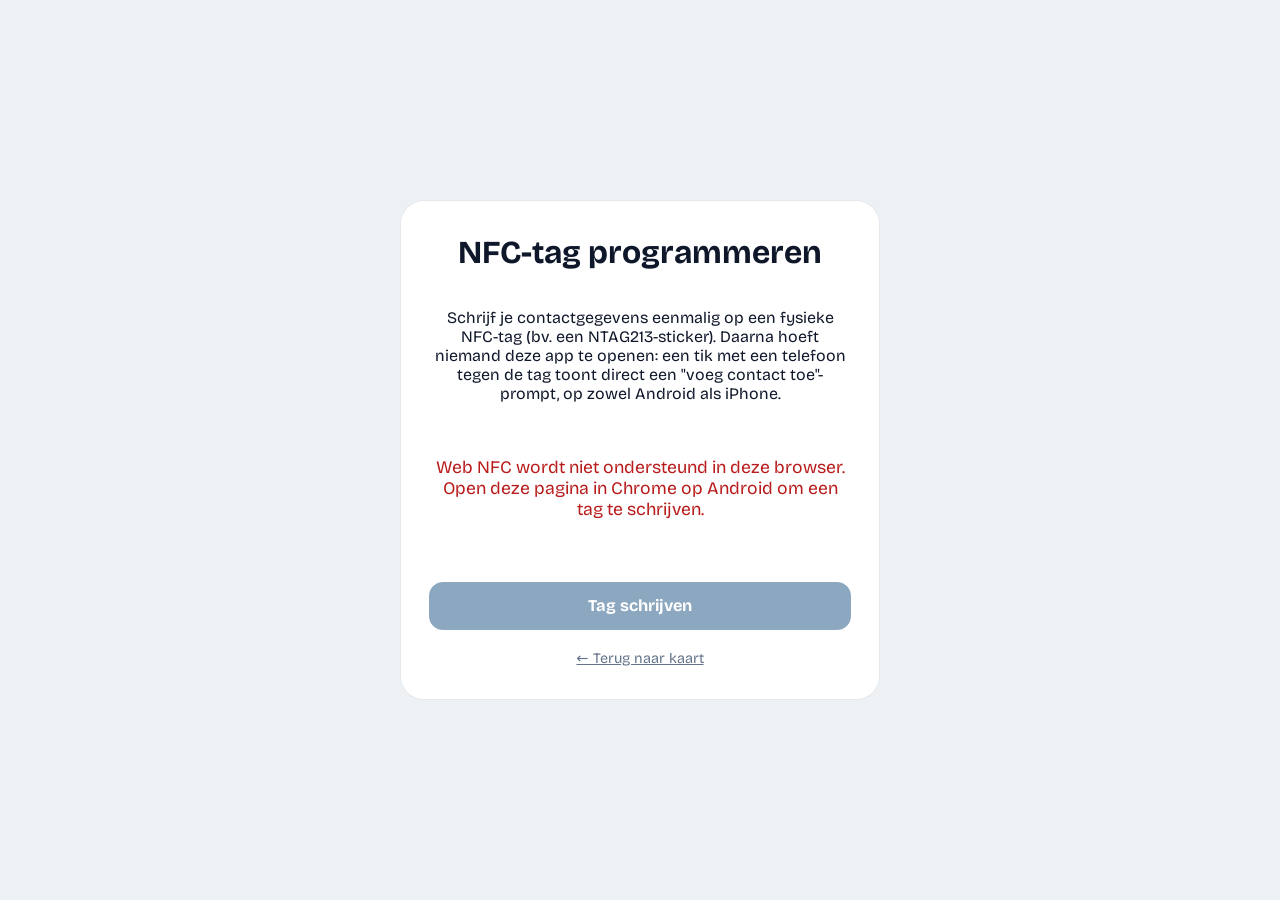
==== nfc.html @ ccdc9f19 "Initial commit: digital business card PWA" ====
<!doctype html>
<html lang="nl">
<head>
  <meta charset="utf-8" />
  <meta name="viewport" content="width=device-width, initial-scale=1, viewport-fit=cover" />
  <title>NFC-tag programmeren</title>
  <link rel="manifest" href="./manifest.webmanifest" />
  <link rel="icon" href="./assets/icons/icon-192.png" />
  <link rel="apple-touch-icon" href="./assets/icons/icon-192.png" />
  <link rel="stylesheet" href="./assets/styles.css" />
  <style>
    .nfc-main {
      max-width: 30rem;
      width: 100%;
      background: var(--surface);
      border: 1px solid var(--border);
      border-radius: 1.5rem;
      padding: 2rem 1.75rem;
      display: flex;
      flex-direction: column;
      gap: 1.25rem;
      text-align: center;
    }
    .nfc-status { font-size: 1.1rem; min-height: 1.5rem; }
    .nfc-status--error { color: var(--danger); }
    .back-link { font-size: 0.9rem; color: var(--text-muted); text-decoration: underline; }
  </style>
</head>
<body>
  <main class="nfc-main">
    <h1>NFC-tag programmeren</h1>
    <p>
      Schrijf je contactgegevens eenmalig op een fysieke NFC-tag (bv. een
      NTAG213-sticker). Daarna hoeft niemand deze app te openen: een tik met
      een telefoon tegen de tag toont direct een "voeg contact toe"-prompt,
      op zowel Android als iPhone.
    </p>
    <p id="nfc-status" class="nfc-status">Klaar om te schrijven.</p>
    <button id="btn-write" class="btn btn--primary" type="button">Tag schrijven</button>
    <a class="back-link" href="./index.html">← Terug naar kaart</a>
  </main>

  <script type="module" src="./assets/nfc.js"></script>
</body>
</html>
---- assets/styles.css ----
@layer fonts, reset, tokens, components, utilities;

@layer fonts {
  @font-face {
    font-family: "Bricolage Grotesque";
    src: url("./fonts/bricolage-grotesque-latin.woff2") format("woff2");
    font-weight: 400 800;
    font-style: normal;
    font-display: swap;
  }
}

@layer reset {
  *, *::before, *::after { box-sizing: border-box; }
  html, body { height: 100%; }
  body {
    margin: 0;
    font-family: "Bricolage Grotesque", ui-rounded, system-ui, -apple-system, "Segoe UI", Roboto, sans-serif;
    -webkit-font-smoothing: antialiased;
  }
  a { color: inherit; }
  ul { list-style: none; margin: 0; padding: 0; }
  button { font: inherit; }
  input, textarea, select { font: inherit; }
  dialog { border: none; padding: 0; color: inherit; }
  dialog::backdrop { background: rgb(0 0 0 / 0.55); }
  h1, h2, h3 { margin: 0; }
}

@layer tokens {
  :root {
    --accent: #033d74;
    --bg: #eef1f4;
    --surface: #ffffff;
    --text: #0f172a;
    --text-muted: #64748b;
    --border: #e5e9ee;
    --danger: #b91c1c;

    /* fixed white text/dividers shown on top of the user's background color */
    --text-on-accent: #ffffff;
    --text-on-accent-muted: rgb(255 255 255 / 0.5);
    --border-on-accent: rgb(255 255 255 / 0.15);
    /* accent color as used for text/icons drawn on a white surface */
    --accent-on-surface: var(--accent);
  }
}

@layer components {
  body {
    background: var(--bg);
    color: var(--text);
    display: flex;
    align-items: center;
    justify-content: center;
    min-height: 100dvh;
    padding: 1.25rem;
  }

  .card {
    position: relative;
    width: 100%;
    max-width: 400px;
    background: var(--accent);
    border-radius: 1.75rem;
    overflow: hidden;
    box-shadow: 0 20px 45px -25px rgb(15 23 42 / 0.35);
    display: flex;
    flex-direction: column;
  }

  /* ---- photo ---- */

  .photo {
    position: relative;
    width: 100%;
    aspect-ratio: 1 / 1;
    background: linear-gradient(160deg, #b9c6d4, #7c8ea3);
  }

  .photo-img {
    width: 100%;
    height: 100%;
    object-fit: cover;
    display: block;
  }

  .photo-placeholder {
    position: absolute;
    inset: 0;
    display: flex;
    align-items: center;
    justify-content: center;
    color: #ffffff;
  }
  .photo-placeholder svg { width: 40%; height: 40%; }

  .photo-wave {
    position: absolute;
    left: 0;
    right: 0;
    bottom: -1px;
    width: 100%;
    aspect-ratio: 361 / 92;
    height: auto;
    color: var(--surface);
  }

  .icon-tile-btn {
    position: absolute;
    right: 6%;
    bottom: 14%;
    width: 21%;
    aspect-ratio: 1 / 1;
    padding: 0;
    border: none;
    background: none;
    cursor: pointer;
    color: var(--accent-on-surface);
    filter: drop-shadow(0 6px 14px rgb(0 0 0 / 0.25));
  }
  .icon-tile-btn svg { width: 100%; height: 100%; display: block; }

  /* ---- content ---- */

  .content {
    padding: 1.5rem 1.5rem 0.5rem;
  }

  .hint {
    margin: 0 0 0.75rem;
    font-size: 0.85rem;
    color: var(--text-on-accent-muted);
  }

  .name {
    font-size: clamp(1.5rem, 7vw, 1.9rem);
    font-weight: 800;
    color: var(--text-on-accent);
    line-height: 1.15;
  }

  .phonetic {
    margin: 0.2rem 0 0;
    font-style: italic;
    color: var(--text-on-accent);
    font-size: 0.95rem;
  }

  .fields {
    margin-top: 1.25rem;
  }

  .field {
    padding: 0.85rem 0;
    border-top: 1px solid var(--border-on-accent);
  }

  .field-label {
    display: block;
    font-size: 0.7rem;
    font-weight: 700;
    letter-spacing: 0.06em;
    text-transform: uppercase;
    color: var(--text-on-accent-muted);
    margin-bottom: 0.25rem;
  }

  .field-value {
    font-size: 1.05rem;
    font-weight: 600;
    color: var(--text-on-accent);
    word-break: break-word;
  }

  .field-value a { text-decoration: none; }
  .field-value div + div { margin-top: 0.1rem; }

  .btn {
    min-height: 3rem;
    padding: 0.75rem 1.25rem;
    border-radius: 0.85rem;
    border: 1px solid var(--border);
    font-size: 1.02rem;
    font-weight: 700;
    cursor: pointer;
    background: var(--surface);
    color: var(--text);
  }

  .btn--primary {
    background: var(--accent);
    color: var(--text-on-accent);
    border-color: var(--accent);
    width: 100%;
    margin-top: 1.5rem;
  }

  /* used on the card itself, which has an accent-colored background —
     inverts to a white pill so the button stays visible on any accent color */
  .btn--invert {
    background: var(--surface);
    color: var(--accent-on-surface);
    border-color: var(--surface);
  }

  .btn--icon {
    display: inline-flex;
    align-items: center;
    justify-content: center;
    gap: 0.6rem;
  }
  .btn-icon { width: 1.4rem; height: 1.4rem; display: inline-flex; }
  .btn-icon svg { width: 100%; height: 100%; }

  .btn--secondary {
    background: transparent;
  }

  .btn--ghost {
    background: transparent;
    border-color: transparent;
    color: var(--accent-on-surface);
  }

  .btn--small {
    min-height: auto;
    padding: 0.4rem 0.7rem;
    font-size: 0.85rem;
  }

  .btn--full {
    width: 100%;
    border-radius: 0;
    border: none;
    border-top: 1px solid var(--border-on-accent);
    margin-top: 1.25rem;
    color: var(--text-on-accent-muted);
  }

  .btn:disabled {
    opacity: 0.45;
    cursor: not-allowed;
  }

  .icon-btn {
    width: 2.5rem;
    height: 2.5rem;
    display: inline-flex;
    align-items: center;
    justify-content: center;
    border-radius: 999px;
    border: 1px solid var(--border);
    background: var(--surface);
    color: var(--text-muted);
    cursor: pointer;
  }
  .icon-btn svg { width: 1.1rem; height: 1.1rem; }

  .nfc-link {
    display: block;
    text-align: center;
    margin-top: 1rem;
    font-size: 0.85rem;
    color: var(--text-on-accent-muted);
    text-decoration: underline;
  }

  /* ---- dialogs ---- */

  .dialog {
    background: var(--surface);
    color: var(--text);
    border-radius: 1.25rem;
    width: min(26rem, 92vw);
    padding: 1.75rem;
  }

  .dialog h2 { font-size: 1.25rem; }

  .dialog--qr { text-align: center; }
  .dialog--qr h2 { margin-bottom: 1.25rem; }

  .qr-code {
    margin: 0 auto 1.25rem;
    width: min(16rem, 70vw);
  }
  .qr-code svg {
    width: 100%;
    height: auto;
    display: block;
    background: #fff;
    border-radius: 0.75rem;
    padding: 0.75rem;
  }

  .dialog--full {
    width: 100vw;
    max-width: 100vw;
    height: 100dvh;
    max-height: 100dvh;
    border-radius: 0;
    padding: 0;
    margin: 0;
    inset: 0;
  }

  .edit-form {
    display: flex;
    flex-direction: column;
    height: 100%;
  }

  .edit-header {
    display: flex;
    align-items: center;
    justify-content: space-between;
    padding: 1.25rem 1.5rem;
    border-bottom: 1px solid var(--border);
  }

  .edit-body {
    flex: 1;
    overflow-y: auto;
    padding: 1.25rem 1.5rem 2rem;
  }

  .edit-section {
    padding: 1.25rem 0;
    border-bottom: 1px solid var(--border);
    display: flex;
    flex-direction: column;
    gap: 0.85rem;
  }

  .edit-section h3 {
    font-size: 0.95rem;
    text-transform: uppercase;
    letter-spacing: 0.04em;
    color: var(--text-muted);
  }

  .edit-section-header {
    display: flex;
    align-items: center;
    justify-content: space-between;
  }

  .edit-form label {
    display: flex;
    flex-direction: column;
    gap: 0.35rem;
    font-size: 0.9rem;
    color: var(--text-muted);
  }

  .optional { font-weight: 400; text-transform: none; letter-spacing: 0; }

  .edit-form input[type="text"],
  .edit-form input[type="tel"],
  .edit-form input[type="email"],
  .edit-form input[type="url"],
  .edit-form textarea {
    min-height: 2.75rem;
    padding: 0.5rem 0.75rem;
    border-radius: 0.6rem;
    border: 1px solid var(--border);
    background: var(--bg);
    color: var(--text);
    font-size: 1rem;
  }
  .edit-form textarea { resize: vertical; }

  .color-row {
    flex-direction: row;
    align-items: center;
    justify-content: space-between;
  }
  .edit-form input[type="color"] {
    width: 3.5rem;
    height: 2.5rem;
    border: 1px solid var(--border);
    border-radius: 0.5rem;
    padding: 0.15rem;
    background: var(--surface);
  }

  .row {
    display: flex;
    gap: 0.75rem;
  }
  .row .btn { flex: 1; }

  .photo-preview-wrap {
    display: flex;
    flex-direction: column;
    gap: 0.85rem;
  }
  .photo-preview {
    width: 7rem;
    height: 7rem;
    border-radius: 0.85rem;
    object-fit: cover;
    border: 1px solid var(--border);
  }

  .photo-crop-wrap {
    display: flex;
    flex-direction: column;
    gap: 0.75rem;
  }
  .photo-crop-viewport {
    position: relative;
    width: 100%;
    border-radius: 0.85rem;
    background: #000;
    cursor: crosshair;
  }
  .photo-crop-viewport img {
    width: 100%;
    display: block;
    user-select: none;
    pointer-events: none;
  }
  .focus-marker {
    position: absolute;
    width: 1.5rem;
    height: 1.5rem;
    border: 2px solid #fff;
    border-radius: 999px;
    box-shadow: 0 0 0 2px rgb(0 0 0 / 0.4);
    transform: translate(-50%, -50%);
    pointer-events: none;
  }

  .field-editor-list {
    display: flex;
    flex-direction: column;
    gap: 0.75rem;
  }

  .field-editor-row {
    display: flex;
    flex-direction: column;
    gap: 0.5rem;
    padding: 0.85rem;
    border: 1px solid var(--border);
    border-radius: 0.85rem;
  }

  .field-editor-row__top {
    display: flex;
    gap: 0.5rem;
    align-items: center;
  }

  .field-editor-row select {
    flex: 1;
    min-height: 2.5rem;
    border-radius: 0.5rem;
    border: 1px solid var(--border);
    background: var(--bg);
    padding: 0.3rem 0.5rem;
  }

  .field-delete-btn {
    width: 2.5rem;
    height: 2.5rem;
    flex: none;
    border-radius: 0.5rem;
    border: 1px solid var(--border);
    background: var(--surface);
    color: var(--danger);
    cursor: pointer;
    display: inline-flex;
    align-items: center;
    justify-content: center;
  }
  .field-delete-btn svg { width: 1.1rem; height: 1.1rem; }

  .dialog-actions {
    padding: 1rem 1.5rem 1.5rem;
    border-top: 1px solid var(--border);
  }
}

@layer utilities {
  [hidden] { display: none !important; }
}
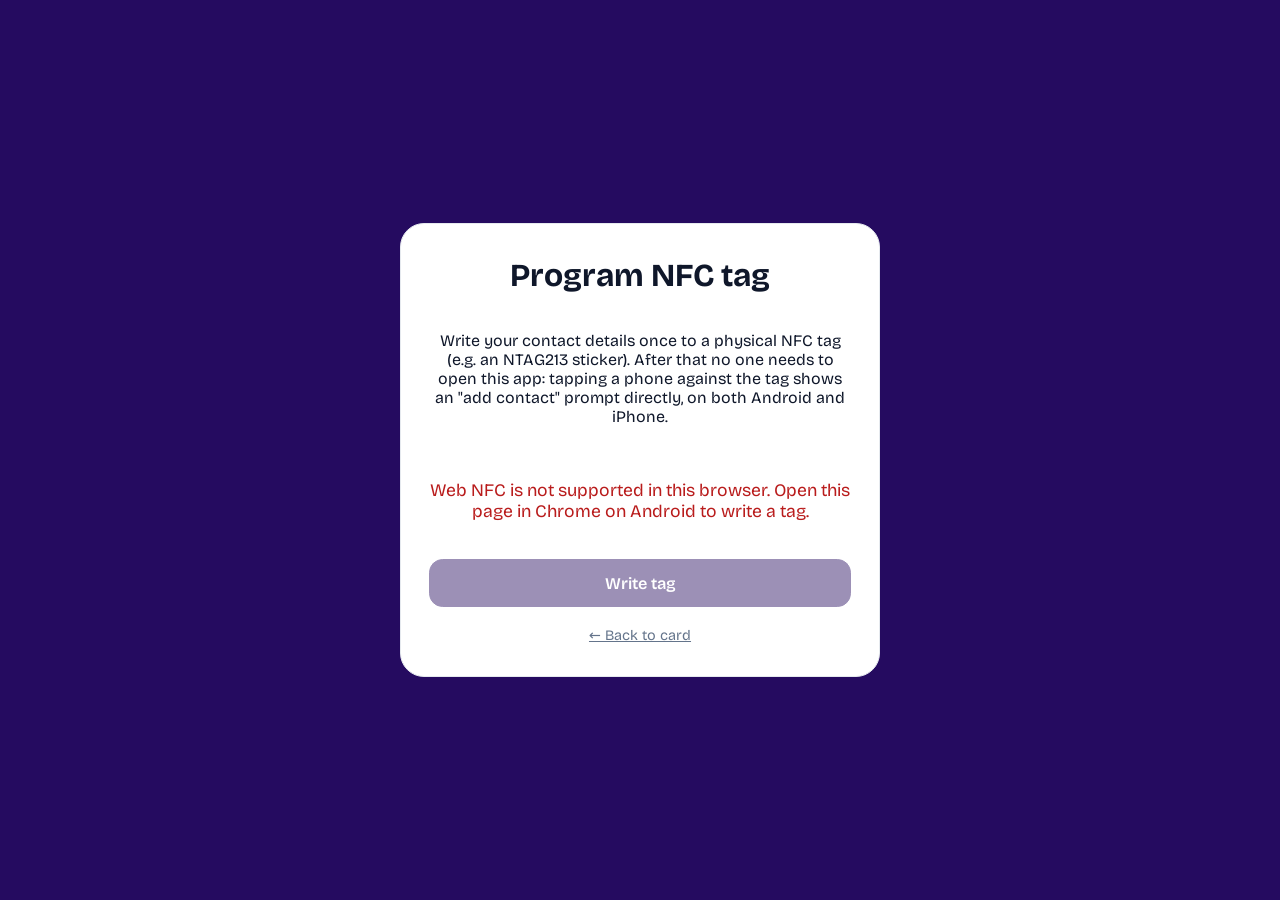
==== commit 9464420a: "Translate all Dutch UI microcopy to English Covers the card, the edit dialog, the field editor (labe" ====
--- a/nfc.html
+++ b/nfc.html
@@ -1,9 +1,9 @@
 <!doctype html>
-<html lang="nl">
+<html lang="en">
 <head>
   <meta charset="utf-8" />
   <meta name="viewport" content="width=device-width, initial-scale=1, viewport-fit=cover" />
-  <title>NFC-tag programmeren</title>
+  <title>Program NFC tag</title>
   <link rel="manifest" href="./manifest.webmanifest" />
   <link rel="icon" href="./assets/icons/icon-192.png" />
   <link rel="apple-touch-icon" href="./assets/icons/icon-192.png" />
@@ -28,16 +28,16 @@
 </head>
 <body>
   <main class="nfc-main">
-    <h1>NFC-tag programmeren</h1>
+    <h1>Program NFC tag</h1>
     <p>
-      Schrijf je contactgegevens eenmalig op een fysieke NFC-tag (bv. een
-      NTAG213-sticker). Daarna hoeft niemand deze app te openen: een tik met
-      een telefoon tegen de tag toont direct een "voeg contact toe"-prompt,
-      op zowel Android als iPhone.
+      Write your contact details once to a physical NFC tag (e.g. an
+      NTAG213 sticker). After that no one needs to open this app: tapping a
+      phone against the tag shows an "add contact" prompt directly, on both
+      Android and iPhone.
     </p>
-    <p id="nfc-status" class="nfc-status">Klaar om te schrijven.</p>
-    <button id="btn-write" class="btn btn--primary" type="button">Tag schrijven</button>
-    <a class="back-link" href="./index.html">← Terug naar kaart</a>
+    <p id="nfc-status" class="nfc-status">Ready to write.</p>
+    <button id="btn-write" class="btn btn--primary" type="button">Write tag</button>
+    <a class="back-link" href="./index.html">← Back to card</a>
   </main>
 
   <script type="module" src="./assets/nfc.js"></script>
--- a/assets/styles.css
+++ b/assets/styles.css
@@ -29,7 +29,7 @@
 
 @layer tokens {
   :root {
-    --accent: #033d74;
+    --accent: #250b60;
     --bg: #eef1f4;
     --surface: #ffffff;
     --text: #0f172a;
@@ -43,30 +43,50 @@
     --border-on-accent: rgb(255 255 255 / 0.15);
     /* accent color as used for text/icons drawn on a white surface */
     --accent-on-surface: var(--accent);
+    /* lighter tint of the accent color, used as the page background behind
+       the card on screens wide enough to show it as a floating "window" */
+    --page-bg: var(--accent);
   }
 }
 
 @layer components {
   body {
-    background: var(--bg);
+    background: var(--accent);
     color: var(--text);
     display: flex;
-    align-items: center;
+    align-items: flex-start;
     justify-content: center;
     min-height: 100dvh;
-    padding: 1.25rem;
   }
 
   .card {
     position: relative;
     width: 100%;
-    max-width: 400px;
+    max-width: 480px;
     background: var(--accent);
-    border-radius: 1.75rem;
+    border-radius: 0;
     overflow: hidden;
-    box-shadow: 0 20px 45px -25px rgb(15 23 42 / 0.35);
-    display: flex;
-    flex-direction: column;
+    display: flex;
+    flex-direction: column;
+  }
+
+  /* Below this, the card is edge-to-edge and rounded corners just look like
+     a rendering glitch against the physical screen edge. This has to be
+     wider than the card's own max-width (480px) — otherwise there's a gap
+     where the viewport is wide enough to trigger rounding but not wide
+     enough to actually show any page background around the card, which
+     brings back the exact same glitch this is meant to avoid. */
+  @media (min-width: 520px) {
+    body {
+      background: var(--page-bg);
+      align-items: center;
+      padding: 1.5rem 0;
+    }
+
+    .card {
+      border-radius: 1.75rem;
+      box-shadow: 0 20px 45px -25px rgb(15 23 42 / 0.35);
+    }
   }
 
   /* ---- photo ---- */
@@ -74,11 +94,17 @@
   .photo {
     position: relative;
     width: 100%;
-    aspect-ratio: 1 / 1;
+    height: 0;
+    padding-top: 100%; /* 1:1 square via the padding-top trick — aspect-ratio
+      alone is unreliable on some mobile browsers when the element is also
+      a flex item, so this avoids that combination entirely */
+    flex-shrink: 0;
     background: linear-gradient(160deg, #b9c6d4, #7c8ea3);
   }
 
   .photo-img {
+    position: absolute;
+    inset: 0;
     width: 100%;
     height: 100%;
     object-fit: cover;
@@ -101,9 +127,9 @@
     right: 0;
     bottom: -1px;
     width: 100%;
-    aspect-ratio: 361 / 92;
+    aspect-ratio: 360 / 91;
     height: auto;
-    color: var(--surface);
+    color: var(--accent);
   }
 
   .icon-tile-btn {
@@ -121,10 +147,25 @@
   }
   .icon-tile-btn svg { width: 100%; height: 100%; display: block; }
 
+  /* ---- no-photo mode ---- */
+
+  .card--no-photo .photo { display: none; }
+
+  /* extra breathing room above the name when there's no photo header */
+  .card--no-photo .content { padding-top: 2.75rem; }
+
+  /* QR tile moves into the content, right-aligned above the name */
+  .card--no-photo .icon-tile-btn {
+    position: static;
+    width: 4rem;
+    display: block;
+    margin: 0 0 1.25rem auto;
+  }
+
   /* ---- content ---- */
 
   .content {
-    padding: 1.5rem 1.5rem 0.5rem;
+    padding: 1.5rem;
   }
 
   .hint {
@@ -135,7 +176,7 @@
 
   .name {
     font-size: clamp(1.5rem, 7vw, 1.9rem);
-    font-weight: 800;
+    font-weight: 700;
     color: var(--text-on-accent);
     line-height: 1.15;
   }
@@ -159,7 +200,7 @@
   .field-label {
     display: block;
     font-size: 0.7rem;
-    font-weight: 700;
+    font-weight: 600;
     letter-spacing: 0.06em;
     text-transform: uppercase;
     color: var(--text-on-accent-muted);
@@ -168,12 +209,14 @@
 
   .field-value {
     font-size: 1.05rem;
-    font-weight: 600;
+    font-weight: 500;
     color: var(--text-on-accent);
     word-break: break-word;
   }
 
   .field-value a { text-decoration: none; }
+  .phone-cc { font-size: 0.9em; font-weight: 400; color: var(--text-on-accent); }
+  .phone-number { font-weight: 700; }
   .field-value div + div { margin-top: 0.1rem; }
 
   .btn {
@@ -182,7 +225,7 @@
     border-radius: 0.85rem;
     border: 1px solid var(--border);
     font-size: 1.02rem;
-    font-weight: 700;
+    font-weight: 600;
     cursor: pointer;
     background: var(--surface);
     color: var(--text);
@@ -193,25 +236,7 @@
     color: var(--text-on-accent);
     border-color: var(--accent);
     width: 100%;
-    margin-top: 1.5rem;
-  }
-
-  /* used on the card itself, which has an accent-colored background —
-     inverts to a white pill so the button stays visible on any accent color */
-  .btn--invert {
-    background: var(--surface);
-    color: var(--accent-on-surface);
-    border-color: var(--surface);
-  }
-
-  .btn--icon {
-    display: inline-flex;
-    align-items: center;
-    justify-content: center;
-    gap: 0.6rem;
-  }
-  .btn-icon { width: 1.4rem; height: 1.4rem; display: inline-flex; }
-  .btn-icon svg { width: 100%; height: 100%; }
+  }
 
   .btn--secondary {
     background: transparent;
@@ -229,13 +254,23 @@
     font-size: 0.85rem;
   }
 
-  .btn--full {
-    width: 100%;
-    border-radius: 0;
-    border: none;
-    border-top: 1px solid var(--border-on-accent);
-    margin-top: 1.25rem;
+  /* the "Gegevens bewerken" ghost button, sitting on the accent-colored
+     card background — needs its own on-accent colors instead of
+     .btn--ghost's on-surface ones */
+  .btn--ghost-outline {
+    width: 100%;
+    background: transparent;
+    border: 1px solid var(--border-on-accent);
     color: var(--text-on-accent-muted);
+  }
+
+  /* Pushed well below the content so the card reads as "done" at the fold;
+     the edit/install buttons are a deliberate scroll away. */
+  .card-actions {
+    margin-top: 6rem;
+    display: flex;
+    flex-direction: column;
+    gap: 0.75rem;
   }
 
   .btn:disabled {
@@ -260,9 +295,8 @@
   .nfc-link {
     display: block;
     text-align: center;
-    margin-top: 1rem;
-    font-size: 0.85rem;
-    color: var(--text-on-accent-muted);
+    font-size: 0.9rem;
+    color: var(--accent-on-surface);
     text-decoration: underline;
   }
 
@@ -371,25 +405,70 @@
   }
   .edit-form textarea { resize: vertical; }
 
-  .color-row {
+  .color-swatches {
+    display: grid;
+    grid-template-columns: repeat(auto-fill, minmax(2.5rem, 1fr));
+    gap: 0.6rem;
+  }
+
+  .color-swatch {
+    aspect-ratio: 1 / 1;
+    border-radius: 0.6rem;
+    border: 1px solid rgb(15 23 42 / 0.12);
+    cursor: pointer;
+    padding: 0;
+  }
+  .color-swatch[aria-pressed="true"] {
+    outline: 2px solid var(--text);
+    outline-offset: 2px;
+  }
+
+  .color-hex-row {
+    display: flex;
+    align-items: center;
+    gap: 0.6rem;
+  }
+
+  .color-preview {
+    width: 2.75rem;
+    height: 2.75rem;
+    flex: none;
+    border-radius: 0.5rem;
+    border: 1px solid var(--border);
+  }
+
+  .color-hex-input {
+    flex: 1;
+    min-height: 2.75rem;
+    padding: 0.4rem 0.75rem;
+    border-radius: 0.5rem;
+    border: 1px solid var(--border);
+    background: var(--bg);
+    color: var(--text);
+    font-size: 1rem;
+    text-transform: lowercase;
+  }
+
+  .row {
+    display: flex;
+    gap: 0.75rem;
+  }
+  .row .btn { flex: 1; }
+
+  .edit-form .checkbox-row {
     flex-direction: row;
     align-items: center;
-    justify-content: space-between;
-  }
-  .edit-form input[type="color"] {
-    width: 3.5rem;
-    height: 2.5rem;
-    border: 1px solid var(--border);
-    border-radius: 0.5rem;
-    padding: 0.15rem;
-    background: var(--surface);
-  }
-
-  .row {
-    display: flex;
-    gap: 0.75rem;
-  }
-  .row .btn { flex: 1; }
+    gap: 0.6rem;
+    cursor: pointer;
+    color: var(--text);
+    font-size: 0.95rem;
+  }
+  .checkbox-row input[type="checkbox"] {
+    width: 1.15rem;
+    height: 1.15rem;
+    flex: none;
+    accent-color: var(--accent);
+  }
 
   .photo-preview-wrap {
     display: flex;
@@ -415,6 +494,7 @@
     border-radius: 0.85rem;
     background: #000;
     cursor: crosshair;
+    overflow: hidden;
   }
   .photo-crop-viewport img {
     width: 100%;
@@ -422,14 +502,10 @@
     user-select: none;
     pointer-events: none;
   }
-  .focus-marker {
+  .crop-frame {
     position: absolute;
-    width: 1.5rem;
-    height: 1.5rem;
     border: 2px solid #fff;
-    border-radius: 999px;
-    box-shadow: 0 0 0 2px rgb(0 0 0 / 0.4);
-    transform: translate(-50%, -50%);
+    box-shadow: 0 0 0 9999px rgb(0 0 0 / 0.55);
     pointer-events: none;
   }
 
@@ -463,20 +539,23 @@
     padding: 0.3rem 0.5rem;
   }
 
-  .field-delete-btn {
+  .field-delete-btn,
+  .field-move-btn {
     width: 2.5rem;
     height: 2.5rem;
     flex: none;
     border-radius: 0.5rem;
     border: 1px solid var(--border);
     background: var(--surface);
-    color: var(--danger);
     cursor: pointer;
     display: inline-flex;
     align-items: center;
     justify-content: center;
   }
-  .field-delete-btn svg { width: 1.1rem; height: 1.1rem; }
+  .field-delete-btn { color: var(--danger); }
+  .field-move-btn { color: var(--text-muted); }
+  .field-move-btn:disabled { opacity: 0.35; cursor: not-allowed; }
+  .field-delete-btn svg, .field-move-btn svg { width: 1.1rem; height: 1.1rem; }
 
   .dialog-actions {
     padding: 1rem 1.5rem 1.5rem;
